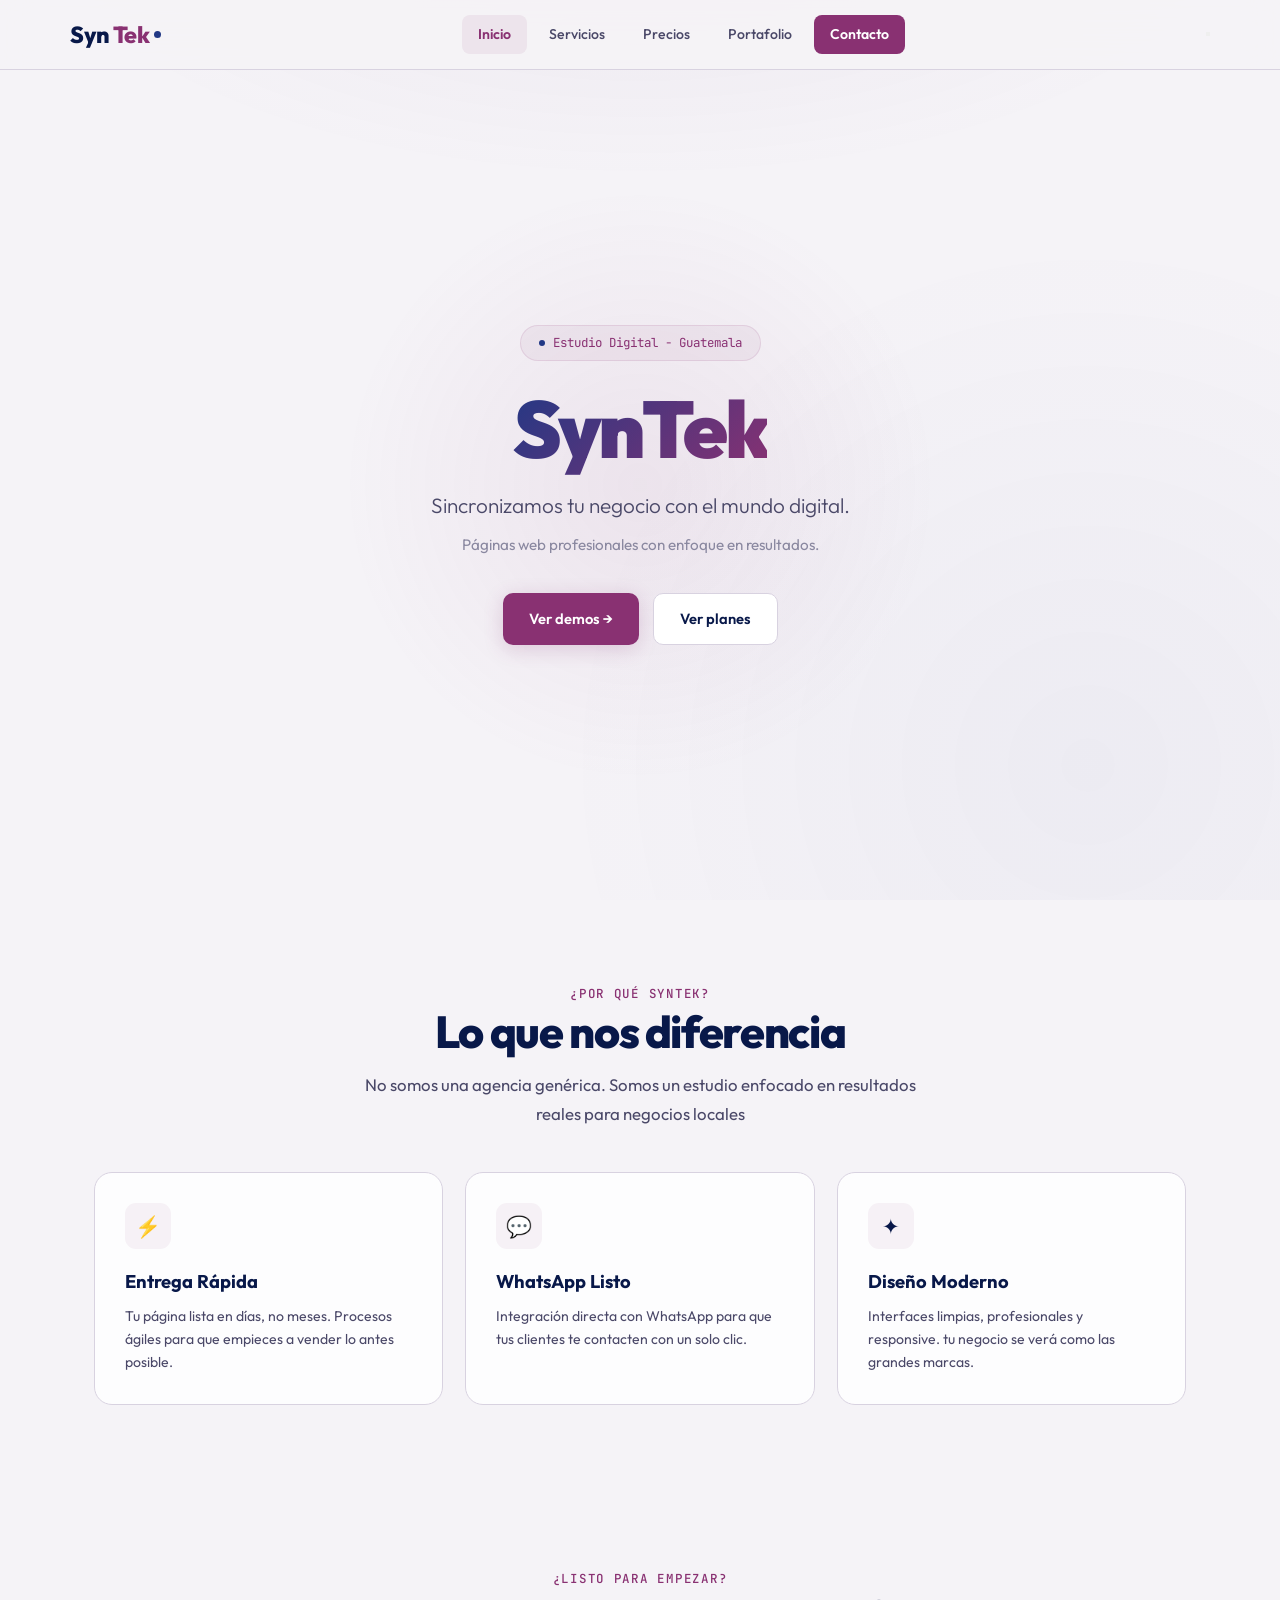
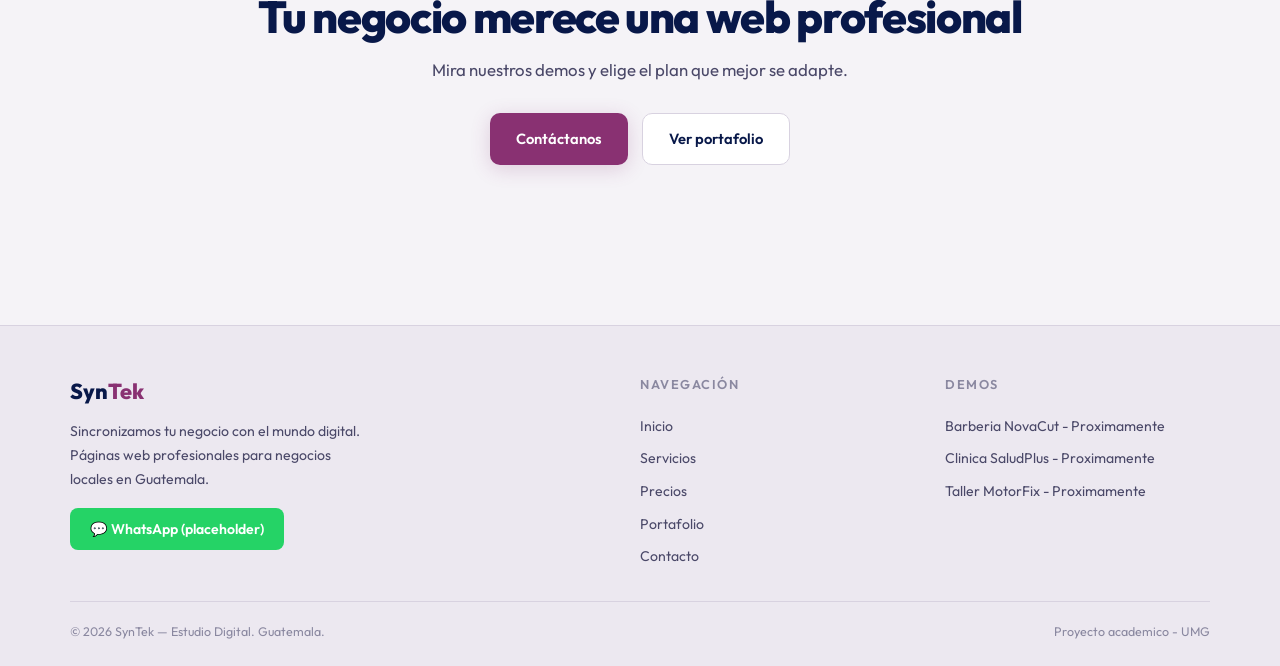
==== public/index.html @ def48b6c "Se crea carpeta public y se trasladan los archivos necesarios" ====
<!DOCTYPE html>
<html lang="es">
<head>
  <meta charset="UTF-8">
  <meta name="viewport" content="width=device-width, initial-scale=1.0">
  <title>SynTek - Estudio Digital</title>
  <link rel="stylesheet" href="css/stylesheet.css">
</head>
<body>
  <!-- Navbar -->
  <nav class="navbar">
    <div class="navbar-inner">
      <a href="index.html" class="navbar-logo">Syn<span class="logo-accent">Tek</span><span class="logo-dot"></span></a>
      <div class="navbar-links">
        <a href="index.html" class="active">Inicio</a>
        <a href="servicios.html">Servicios</a>
        <a href="precios.html">Precios</a>
        <a href="portafolio.html">Portafolio</a>
        <a href="contacto.html" class="navbar-cta">Contacto</a>
      </div>

      <button class="hamgurger" id="hamburger" aria-label="Menú"><span></span><span></span><span></span></button>
    </div>

    <!-- Mobile Menu -->
    <div class="mobile-menu" id="mobileMenu">
      <a href="index.html" class="active">Inicio</a>
      <a href="servicios.html">Servicios</a>
      <a href="precios.html">Precios</a>
      <a href="portafolio.html">Portafolio</a>
      <a href="contacto.html">Contacto</a>
    </div>
  </nav>

  <div class="page-wrapper">
    <section class="hero">
      <div class="hero-content">
        <div class="hero-badge">Estudio Digital - Guatemala</div>
        <h1><span>SynTek</span></h1>
        <p class="hero-tagline">Sincronizamos tu negocio con el mundo digital.</p>
        <p class="hero-sub">Páginas web profesionales con enfoque en resultados.</p>
        <div class="hero-buttons">
          <a href="portafolio.html" class="btn btn-primary">Ver demos →</a>
          <a href="precios.html" class="btn btn-secondary">Ver planes</a>
        </div>
      </div>
    </section>

    <section class="section">
      <div class="text-center">
        <span class="section-label">¿Por qué SynTek?</span>
        <h2 class="section-title">Lo que nos diferencia</h2>
        <p class="section-sub mx-auto">No somos una agencia genérica. Somos un estudio enfocado en resultados reales para negocios locales</p>
      </div>

      <div class="cards-grid">
        <div class="card">
          <div class="card-icon">⚡</div>
          <h3>Entrega Rápida</h3>
          <p>Tu página lista en días, no meses. Procesos ágiles para que empieces a vender lo antes posible.</p>
        </div>

        <div class="card">
          <div class="card-icon">💬</div>
          <h3>WhatsApp Listo</h3>
          <p>Integración directa con WhatsApp para que tus clientes te contacten con un solo clic.</p>
        </div>

        <div class="card">
          <div class="card-icon">✦</div>
          <h3>Diseño Moderno</h3>
          <p>Interfaces limpias, profesionales y responsive. tu negocio se verá como las grandes marcas.</p>
        </div>
      </div>
    </section>

    <section class="section text-center">
      <span class="section-label">¿Listo para empezar?</span>
      <h2 class="section-title"> Tu negocio merece una web profesional</h2>
      <p class="section-sub mx-auto" style="margin-bottom: 28px;">Mira nuestros demos y elige el plan que mejor se adapte.</p>
      <div class="flex-center">
        <a href="contacto.html" class="btn btn-primary">Contáctanos</a>
        <a href="portafolio.html" class="btn btn-secondary">Ver portafolio</a>
      </div>
    </section>

    <footer class="footer" id="whatsapp">
      <div class="footer-inner">
        <div class="footer-brand">
          <h3>Syn<span>Tek</span></h3>
          <p>Sincronizamos tu negocio con el mundo digital. Páginas web profesionales para negocios locales en Guatemala.</p>
          <a href="#whatsapp" class="footer-wa">💬 WhatsApp (placeholder)</a>
        </div>

        <div class="footer-col">
          <h4>Navegación</h4>
          <a href="index.html">Inicio</a><a href="servicios.html">Servicios</a><a href="precios.html">Precios</a><a href="portafolio.html">Portafolio</a><a href="contacto.html">Contacto</a>
        </div>

        <div class="footer-col">
          <h4>Demos</h4>
          <a href="#">Barberia NovaCut - Proximamente</a><a href="#">Clinica SaludPlus - Proximamente</a><a href="#">Taller MotorFix - Proximamente</a>
        </div>
      </div>

      <div class="footer-bottom">
        <span>© 2026 SynTek — Estudio Digital. Guatemala.</span>
        <span>Proyecto academico - UMG</span>
      </div>
    </footer>
  </div>

  <script src="js/script.js"></script>
</body>
</html>
---- public/css/stylesheet.css ----
/* =============================================
   SYNTEK — Paleta: Lapis Velvet Evening (Tema Intermedio)
   Elegante, vivo, profesional
   ============================================= */

@import url('https://fonts.googleapis.com/css2?family=Outfit:wght@300;400;500;600;700;800;900&family=JetBrains+Mono:wght@400;500&display=swap');

:root {
  --bg-primary: #f5f3f7;
  --bg-secondary: #ece8f0;
  --bg-card: rgba(255, 255, 255, 0.8);
  --bg-card-solid: #ffffff;
  --text-primary: #081849;
  --text-secondary: #4a4868;
  --text-muted: #8a88a0;
  --accent: #213885;
  --accent-bright: #4a6abf;
  --accent-glow: rgba(33, 56, 133, 0.07);
  --accent-glow-strong: rgba(33, 56, 133, 0.14);
  --accent-secondary: #893172;
  --accent-purple: #5F3475;
  --border: #d8d2e0;
  --border-hover: #b8a8cc;
  --success: #213885;
  --warning: #893172;
  --radius: 12px;
  --radius-lg: 18px;
  --font-main: 'Outfit', sans-serif;
  --font-mono: 'JetBrains Mono', monospace;
  --max-width: 1140px;
  --transition: 0.3s cubic-bezier(0.4, 0, 0.2, 1);
}

*, *::before, *::after { margin: 0; padding: 0; box-sizing: border-box; }
html { scroll-behavior: smooth; -webkit-font-smoothing: antialiased; }

body {
  font-family: var(--font-main);
  background: var(--bg-primary);
  color: var(--text-primary);
  line-height: 1.6;
  min-height: 100vh;
  overflow-x: hidden;
}

body::before {
  content: '';
  position: fixed;
  inset: 0;
  background: radial-gradient(ellipse 80% 50% at 50% -10%, rgba(95, 52, 117, 0.06) 0%, transparent 60%), radial-gradient(circle at 85% 85%, rgba(33, 56, 133, 0.04) 0%, transparent 40%);
  pointer-events: none;
  z-index: 0;
}

a { color: inherit; text-decoration: none; }
ul { list-style: none; }
img { max-width: 100%; display: block; }

/* NAVBAR */
.navbar {
  position: fixed; top: 0; left: 0; right: 0; z-index: 1000;
  height: 70px; display: flex; align-items: center; justify-content: center; padding: 0 24px;
  background: rgba(245, 243, 247, 0.9); backdrop-filter: blur(16px); border-bottom: 1px solid var(--border);
}
.navbar-inner { max-width: var(--max-width); width: 100%; display: flex; align-items: center; justify-content: space-between; }
.navbar-logo { font-size: 1.45rem; font-weight: 800; letter-spacing: -0.02em; display: flex; align-items: center; gap: 3px; }
.logo-accent { color: var(--accent-secondary); }
.logo-dot { width: 7px; height: 7px; border-radius: 50%; background: var(--accent); margin-left: 2px; animation: pulse 2s ease-in-out infinite; }
@keyframes pulse { 0%, 100% { opacity: 1; transform: scale(1); } 50% { opacity: 0.4; transform: scale(0.75); } }
.navbar-links { display: flex; gap: 6px; align-items: center; }
.navbar-links a { padding: 8px 16px; border-radius: 8px; font-size: 0.88rem; font-weight: 500; color: var(--text-secondary); transition: var(--transition); }
.navbar-links a:hover { color: var(--text-primary); background: rgba(137, 49, 114, 0.06); }
.navbar-links a.active { color: var(--accent-secondary); background: rgba(137, 49, 114, 0.08); font-weight: 600; }
.navbar-cta { background: var(--accent-secondary) !important; color: white !important; font-weight: 600 !important; }
.navbar-cta:hover { background: #a33d88 !important; transform: translateY(-1px); }

.hamburger { display: none; flex-direction: column; gap: 5px; cursor: pointer; padding: 8px; background: none; border: none; z-index: 1001; }
.hamburger span { width: 22px; height: 2px; background: var(--text-primary); border-radius: 2px; transition: var(--transition); }
.hamburger.open span:nth-child(1) { transform: rotate(45deg) translate(5px, 5px); }
.hamburger.open span:nth-child(2) { opacity: 0; }
.hamburger.open span:nth-child(3) { transform: rotate(-45deg) translate(5px, -5px); }

.mobile-menu { display: none; position: fixed; top: 70px; left: 0; right: 0; bottom: 0; background: rgba(245, 243, 247, 0.98); backdrop-filter: blur(16px); flex-direction: column; padding: 24px; gap: 8px; z-index: 999; }
.mobile-menu.open { display: flex; }
.mobile-menu a { padding: 16px; border-radius: var(--radius); font-size: 1.05rem; font-weight: 500; color: var(--text-secondary); transition: var(--transition); }
.mobile-menu a:hover, .mobile-menu a.active { color: var(--accent-secondary); background: rgba(137, 49, 114, 0.08); }
@media (max-width: 768px) { .navbar-links { display: none; } .hamburger { display: flex; } }

/* FOOTER */
.footer { background: var(--bg-secondary); border-top: 1px solid var(--border); padding: 48px 24px 24px; margin-top: 80px; }
.footer-inner { max-width: var(--max-width); margin: 0 auto; display: grid; grid-template-columns: 2fr 1fr 1fr; gap: 40px; }
.footer-brand h3 { font-size: 1.35rem; font-weight: 800; margin-bottom: 12px; }
.footer-brand h3 span { color: var(--accent-secondary); }
.footer-brand p { color: var(--text-secondary); font-size: 0.88rem; max-width: 300px; line-height: 1.7; }
.footer-wa { display: inline-flex; align-items: center; gap: 8px; margin-top: 16px; padding: 10px 20px; background: #25D366; color: white; border-radius: 8px; font-weight: 600; font-size: 0.88rem; transition: var(--transition); }
.footer-wa:hover { background: #1ebe5d; transform: translateY(-2px); }
.footer-col h4 { font-size: 0.8rem; font-weight: 600; text-transform: uppercase; letter-spacing: 0.12em; color: var(--text-muted); margin-bottom: 16px; }
.footer-col a { display: block; color: var(--text-secondary); font-size: 0.88rem; padding: 5px 0; transition: var(--transition); }
.footer-col a:hover { color: var(--accent-secondary); transform: translateX(3px); }
.footer-bottom { max-width: var(--max-width); margin: 28px auto 0; padding-top: 20px; border-top: 1px solid var(--border); display: flex; justify-content: space-between; font-size: 0.78rem; color: var(--text-muted); }
@media (max-width: 768px) { .footer-inner { grid-template-columns: 1fr; gap: 28px; } .footer-bottom { flex-direction: column; gap: 6px; text-align: center; } }

/* SECTIONS */
.page-wrapper { padding-top: 70px; min-height: 100vh; position: relative; z-index: 1; }
.section { max-width: var(--max-width); margin: 0 auto; padding: 80px 24px; }
.section-label { font-family: var(--font-mono); font-size: 0.78rem; font-weight: 500; color: var(--accent-secondary); letter-spacing: 0.14em; text-transform: uppercase; margin-bottom: 10px; }
.section-title { font-size: clamp(1.9rem, 4.5vw, 2.8rem); font-weight: 800; letter-spacing: -0.03em; line-height: 1.15; margin-bottom: 14px; color: var(--text-primary); }
.section-sub { font-size: 1.05rem; color: var(--text-secondary); max-width: 580px; line-height: 1.7; }
.text-center { text-align: center; }
.mx-auto { margin-left: auto; margin-right: auto; }

/* HERO */
.hero { min-height: calc(100vh - 70px); display: flex; align-items: center; justify-content: center; text-align: center; padding: 80px 24px; position: relative; }
.hero::before { content: ''; position: absolute; top: 50%; left: 50%; transform: translate(-50%, -50%); width: 600px; height: 600px; background: radial-gradient(circle, rgba(137, 49, 114, 0.08) 0%, transparent 70%); border-radius: 50%; pointer-events: none; }
.hero-content { position: relative; z-index: 1; max-width: 760px; }
.hero-badge { display: inline-flex; align-items: center; gap: 8px; padding: 7px 18px; background: rgba(137, 49, 114, 0.06); border: 1px solid rgba(137, 49, 114, 0.12); border-radius: 100px; font-family: var(--font-mono); font-size: 0.78rem; color: var(--accent-secondary); margin-bottom: 28px; animation: fadeDown 0.7s ease-out; }
.hero-badge::before { content: ''; width: 6px; height: 6px; background: var(--accent); border-radius: 50%; animation: pulse 2s ease-in-out infinite; }
.hero h1 { font-size: clamp(2.8rem, 7.5vw, 5rem); font-weight: 900; letter-spacing: -0.04em; line-height: 1; margin-bottom: 20px; animation: fadeUp 0.7s ease-out; }
.hero h1 span { background: linear-gradient(135deg, var(--accent), var(--accent-secondary)); -webkit-background-clip: text; -webkit-text-fill-color: transparent; background-clip: text; }
.hero-tagline { font-size: clamp(1.05rem, 2.2vw, 1.3rem); color: var(--text-secondary); margin-bottom: 10px; font-weight: 300; animation: fadeUp 0.7s ease-out 0.1s both; }
.hero-sub { font-size: 0.95rem; color: var(--text-muted); margin-bottom: 36px; animation: fadeUp 0.7s ease-out 0.2s both; }
.hero-buttons { display: flex; gap: 14px; justify-content: center; flex-wrap: wrap; animation: fadeUp 0.7s ease-out 0.3s both; }
@keyframes fadeUp { from { opacity: 0; transform: translateY(18px); } to { opacity: 1; transform: translateY(0); } }
@keyframes fadeDown { from { opacity: 0; transform: translateY(-10px); } to { opacity: 1; transform: translateY(0); } }

/* BUTTONS */
.btn { display: inline-flex; align-items: center; gap: 8px; padding: 13px 26px; border-radius: 10px; font-family: var(--font-main); font-size: 0.92rem; font-weight: 600; cursor: pointer; transition: var(--transition); border: none; }
.btn-primary { background: var(--accent-secondary); color: white; box-shadow: 0 4px 20px rgba(137, 49, 114, 0.2); }
.btn-primary:hover { background: #a33d88; transform: translateY(-2px); box-shadow: 0 8px 30px rgba(137, 49, 114, 0.3); }
.btn-secondary { background: white; color: var(--text-primary); border: 1px solid var(--border); }
.btn-secondary:hover { border-color: var(--accent-secondary); background: rgba(137, 49, 114, 0.04); transform: translateY(-2px); }
.btn-outline { background: transparent; color: var(--accent-secondary); border: 1px solid var(--accent-secondary); }
.btn-outline:hover { background: rgba(137, 49, 114, 0.06); transform: translateY(-2px); }
.btn-wa { background: #25D366; color: white; box-shadow: 0 4px 18px rgba(37, 211, 102, 0.2); }
.btn-wa:hover { background: #1ebe5d; transform: translateY(-2px); }
.btn-full { width: 100%; justify-content: center; }

/* CARDS */
.cards-grid { display: grid; grid-template-columns: repeat(auto-fit, minmax(270px, 1fr)); gap: 22px; margin-top: 44px; }
.card { background: var(--bg-card); border: 1px solid var(--border); border-radius: var(--radius-lg); padding: 30px; transition: var(--transition); backdrop-filter: blur(8px); position: relative; overflow: hidden; }
.card::after { content: ''; position: absolute; top: 0; left: 0; right: 0; height: 2px; background: linear-gradient(90deg, var(--accent), var(--accent-secondary)); opacity: 0; transition: var(--transition); }
.card:hover { border-color: var(--border-hover); transform: translateY(-4px); box-shadow: 0 12px 36px rgba(95, 52, 117, 0.08); }
.card:hover::after { opacity: 1; }
.card-icon { width: 46px; height: 46px; border-radius: 11px; background: rgba(137, 49, 114, 0.06); display: flex; align-items: center; justify-content: center; font-size: 1.3rem; margin-bottom: 18px; }
.card h3 { font-size: 1.15rem; font-weight: 700; margin-bottom: 8px; color: var(--text-primary); }
.card p { color: var(--text-secondary); font-size: 0.88rem; line-height: 1.65; }
.tag { display: inline-block; padding: 3px 10px; background: rgba(33, 56, 133, 0.06); color: var(--accent); border-radius: 5px; font-size: 0.72rem; font-weight: 600; font-family: var(--font-mono); margin-right: 6px; margin-top: 8px; }

/* PRICING */
.pricing-grid { display: grid; grid-template-columns: repeat(auto-fit, minmax(290px, 1fr)); gap: 22px; margin-top: 44px; align-items: start; }
.price-card { background: var(--bg-card); border: 1px solid var(--border); border-radius: var(--radius-lg); padding: 36px 28px; backdrop-filter: blur(8px); transition: var(--transition); position: relative; }
.price-card:hover { transform: translateY(-4px); border-color: var(--border-hover); box-shadow: 0 8px 30px rgba(95, 52, 117, 0.08); }
.price-card.featured { border-color: var(--accent-secondary); background: linear-gradient(160deg, rgba(137, 49, 114, 0.03), rgba(33, 56, 133, 0.02)); box-shadow: 0 0 40px rgba(137, 49, 114, 0.05); }
.price-popular { position: absolute; top: -1px; left: 50%; transform: translateX(-50%); background: var(--accent-secondary); color: white; font-size: 0.72rem; font-weight: 700; padding: 5px 18px; border-radius: 0 0 8px 8px; letter-spacing: 0.06em; text-transform: uppercase; }
.price-name { font-size: 0.95rem; font-weight: 600; color: var(--text-secondary); margin-bottom: 6px; }
.price-amount { font-size: 2.8rem; font-weight: 900; letter-spacing: -0.04em; line-height: 1; margin-bottom: 4px; color: var(--text-primary); }
.price-amount .q { font-size: 1.1rem; font-weight: 600; color: var(--accent-secondary); vertical-align: top; margin-right: 3px; }
.price-note { font-size: 0.82rem; color: var(--text-muted); margin-bottom: 24px; }
.price-features { display: flex; flex-direction: column; gap: 12px; margin-bottom: 28px; }
.price-feat { display: flex; align-items: center; gap: 10px; font-size: 0.88rem; color: var(--text-secondary); }
.price-check { width: 18px; height: 18px; border-radius: 50%; background: rgba(33, 56, 133, 0.08); color: var(--accent); display: flex; align-items: center; justify-content: center; font-size: 0.65rem; flex-shrink: 0; }

/* PORTFOLIO */
.portfolio-card { background: var(--bg-card); border: 1px solid var(--border); border-radius: var(--radius-lg); overflow: hidden; transition: var(--transition); display: block; }
.portfolio-card:hover { transform: translateY(-5px); border-color: var(--border-hover); box-shadow: 0 16px 44px rgba(95, 52, 117, 0.1); }
.portfolio-preview { height: 190px; display: flex; align-items: center; justify-content: center; font-size: 2.8rem; }
.portfolio-preview.barberia { background: linear-gradient(135deg, #ede0f0, #ddd0e8); }
.portfolio-preview.clinica { background: linear-gradient(135deg, #dde0f4, #ccd0ee); }
.portfolio-preview.taller { background: linear-gradient(135deg, #f0dce6, #e8c8d8); }
.portfolio-body { padding: 24px; }
.portfolio-body h3 { font-size: 1.15rem; font-weight: 700; margin-bottom: 8px; color: var(--text-primary); }
.portfolio-body p { color: var(--text-secondary); font-size: 0.88rem; line-height: 1.6; margin-bottom: 16px; }
.badge-soon { display: inline-flex; align-items: center; gap: 6px; padding: 5px 14px; background: rgba(137, 49, 114, 0.08); color: var(--accent-secondary); border-radius: 100px; font-family: var(--font-mono); font-size: 0.72rem; font-weight: 600; letter-spacing: 0.04em; }

/* CONTACT */
.contact-grid { display: grid; grid-template-columns: 1fr 1fr; gap: 40px; margin-top: 44px; align-items: start; }
.form-group { margin-bottom: 18px; }
.form-label { display: block; font-size: 0.82rem; font-weight: 600; color: var(--text-secondary); margin-bottom: 7px; }
.form-input, .form-textarea { width: 100%; padding: 13px 16px; background: white; border: 1px solid var(--border); border-radius: 10px; color: var(--text-primary); font-family: var(--font-main); font-size: 0.92rem; transition: var(--transition); outline: none; }
.form-input:focus, .form-textarea:focus { border-color: var(--accent-secondary); box-shadow: 0 0 0 3px rgba(137, 49, 114, 0.08); }
.form-textarea { min-height: 130px; resize: vertical; }
.form-input::placeholder, .form-textarea::placeholder { color: var(--text-muted); }
.info-card { background: var(--bg-card); border: 1px solid var(--border); border-radius: var(--radius-lg); padding: 28px; backdrop-filter: blur(8px); }
.info-card h3 { font-size: 1.1rem; font-weight: 700; margin-bottom: 18px; color: var(--text-primary); }
.info-item { display: flex; align-items: center; gap: 12px; padding: 12px 0; border-bottom: 1px solid var(--border); color: var(--text-secondary); font-size: 0.88rem; }
.info-item:last-child { border-bottom: none; }
.info-icon { width: 38px; height: 38px; border-radius: 9px; background: rgba(33, 56, 133, 0.06); display: flex; align-items: center; justify-content: center; font-size: 0.95rem; flex-shrink: 0; }
.info-item strong { display: block; color: var(--text-primary); font-size: 0.88rem; }
@media (max-width: 768px) { .contact-grid { grid-template-columns: 1fr; } }

/* UTILITIES */
.mt-12 { margin-top: 12px; } .mt-16 { margin-top: 16px; } .mt-24 { margin-top: 24px; } .mt-32 { margin-top: 32px; } .mt-44 { margin-top: 44px; } .mb-24 { margin-bottom: 24px; }
.flex-center { display: flex; justify-content: center; gap: 14px; flex-wrap: wrap; }
::-webkit-scrollbar { width: 7px; } ::-webkit-scrollbar-track { background: var(--bg-primary); } ::-webkit-scrollbar-thumb { background: var(--border); border-radius: 4px; } ::-webkit-scrollbar-thumb:hover { background: var(--text-muted); }
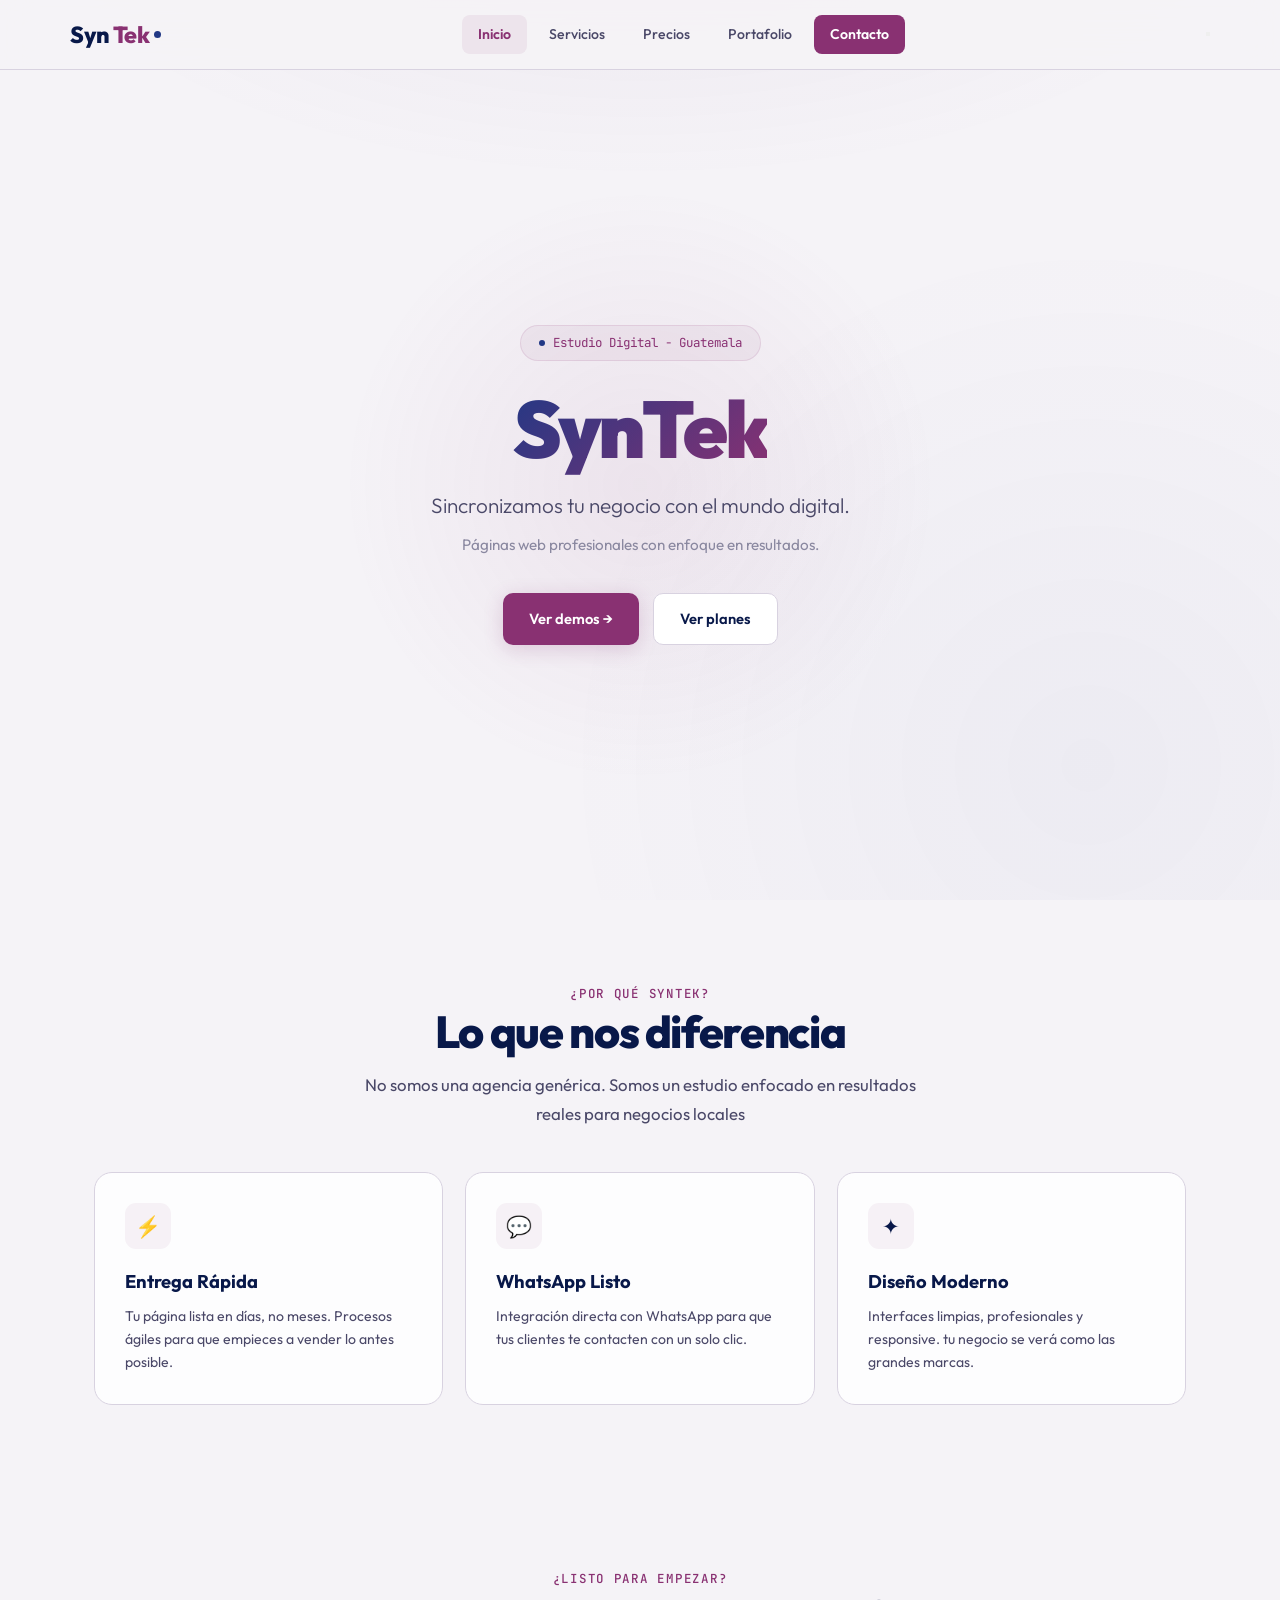
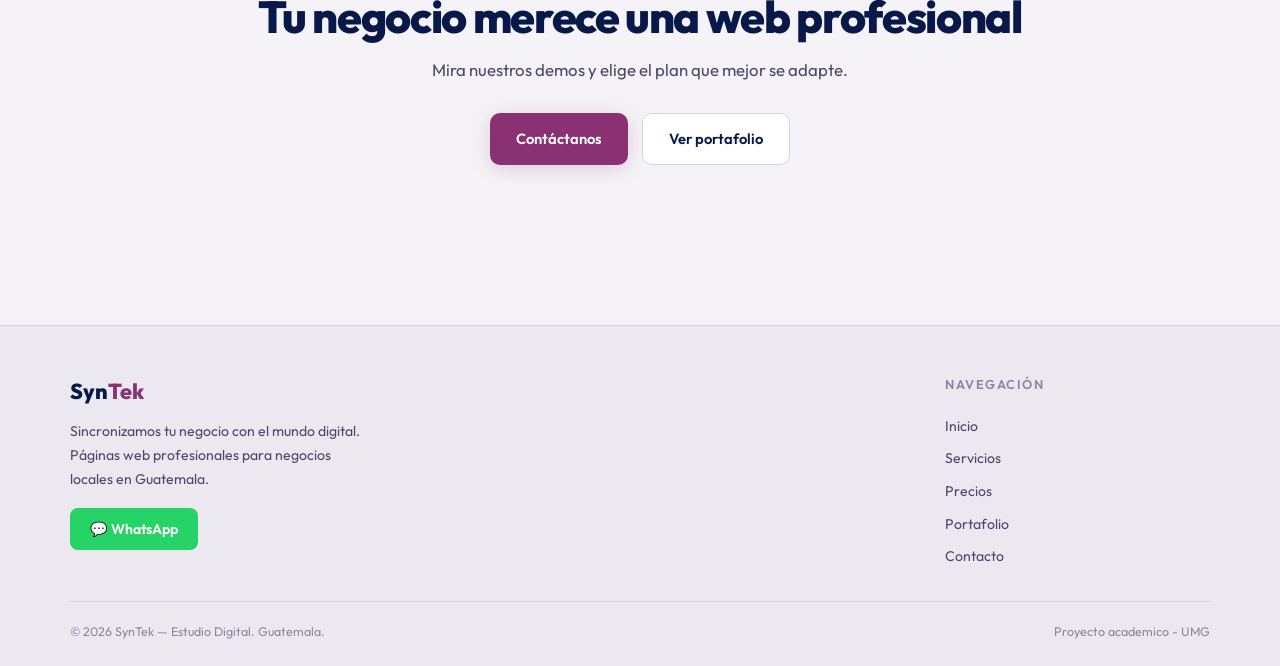
==== commit 36d70ca5: "se modifica footer" ====
--- a/public/index.html
+++ b/public/index.html
@@ -89,17 +89,14 @@
         <div class="footer-brand">
           <h3>Syn<span>Tek</span></h3>
           <p>Sincronizamos tu negocio con el mundo digital. Páginas web profesionales para negocios locales en Guatemala.</p>
-          <a href="#whatsapp" class="footer-wa">💬 WhatsApp (placeholder)</a>
+          <a href="#whatsapp" class="footer-wa">💬 WhatsApp</a>
         </div>
+
+        <div></div>
 
         <div class="footer-col">
           <h4>Navegación</h4>
           <a href="index.html">Inicio</a><a href="servicios.html">Servicios</a><a href="precios.html">Precios</a><a href="portafolio.html">Portafolio</a><a href="contacto.html">Contacto</a>
-        </div>
-
-        <div class="footer-col">
-          <h4>Demos</h4>
-          <a href="#">Barberia NovaCut - Proximamente</a><a href="#">Clinica SaludPlus - Proximamente</a><a href="#">Taller MotorFix - Proximamente</a>
         </div>
       </div>
 
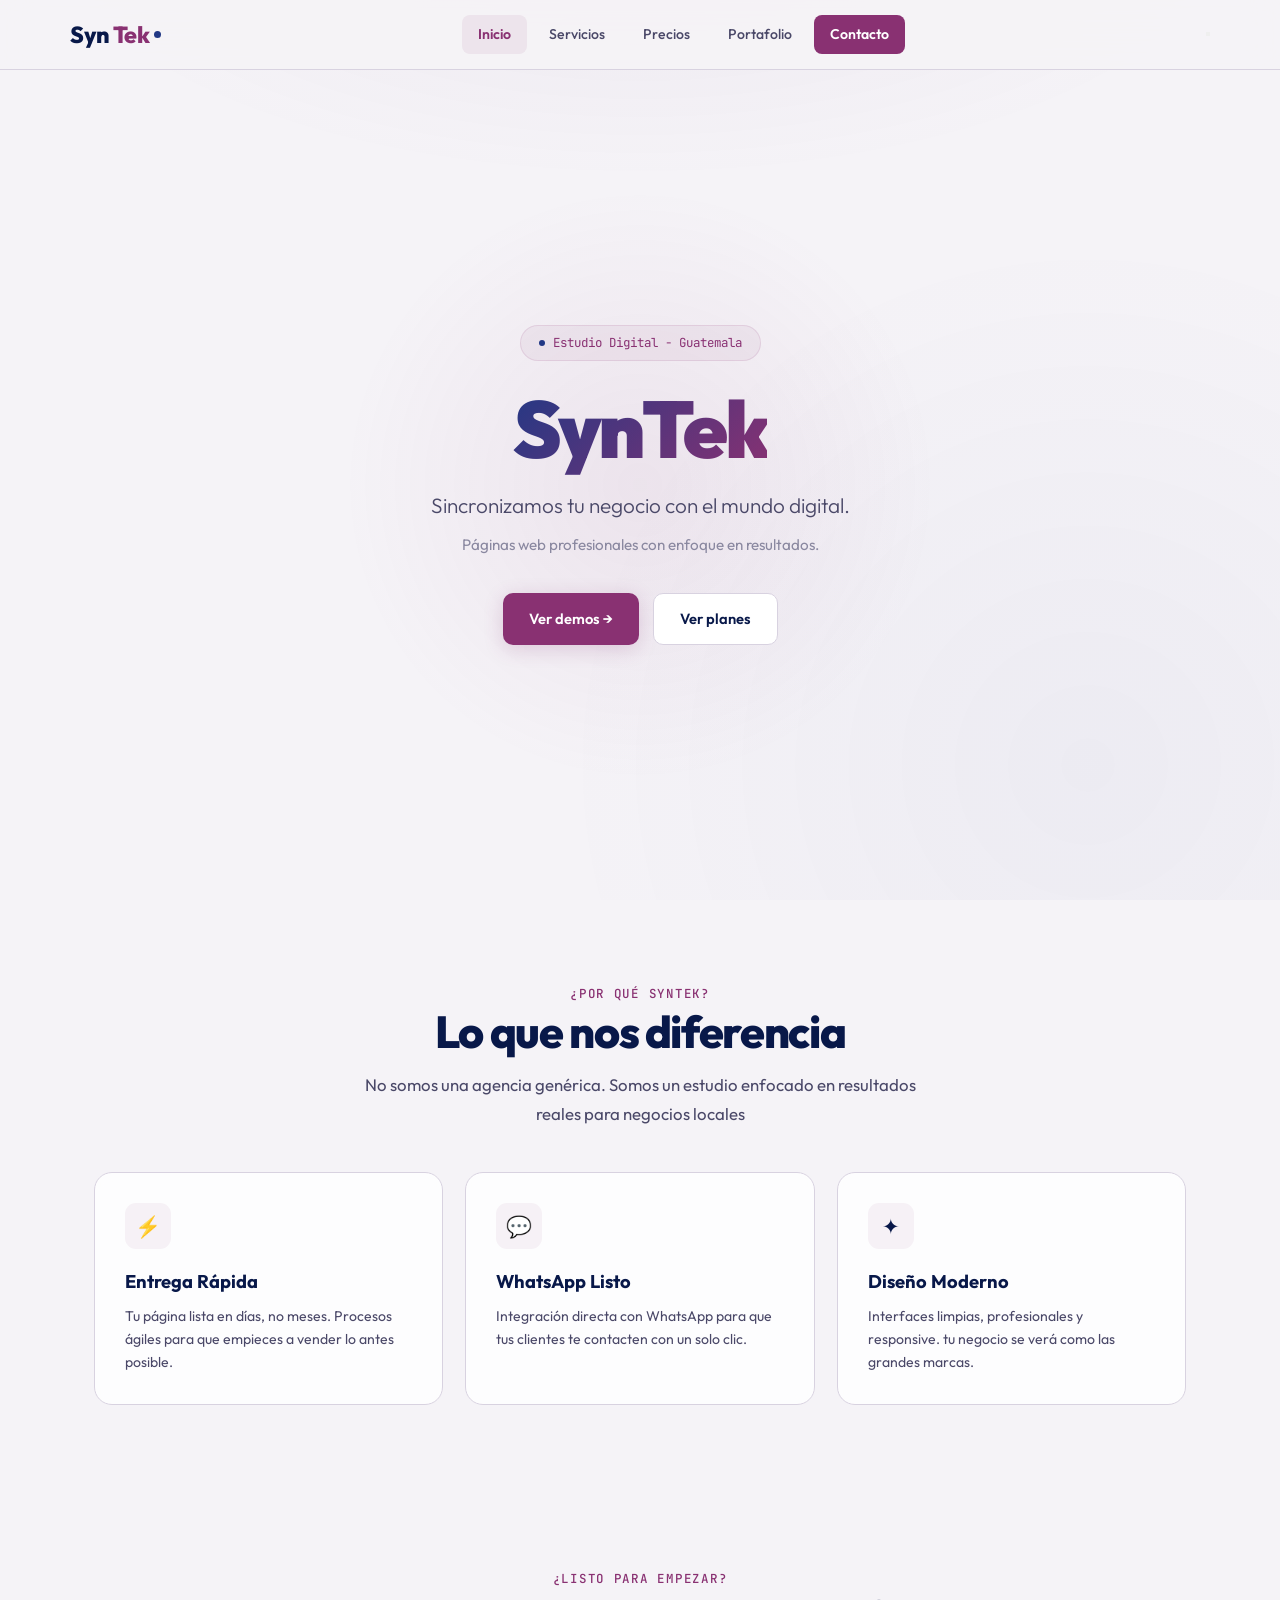
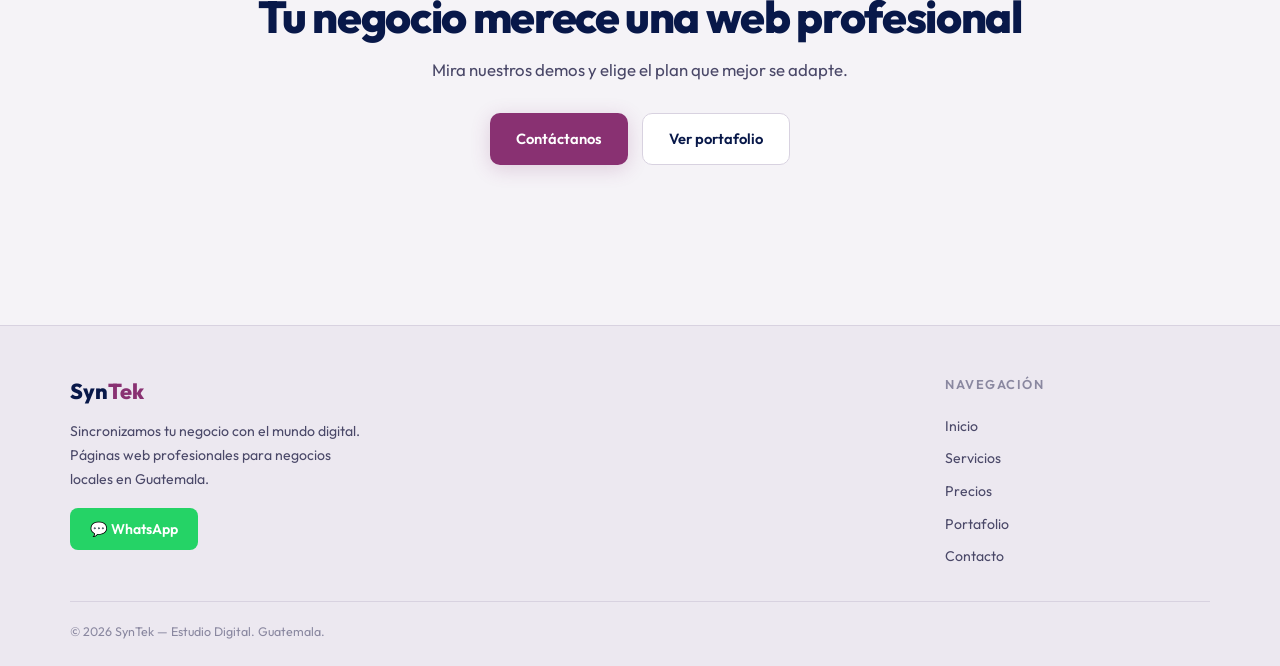
==== commit d05f1e76: "se modifica footer en todas las paginas" ====
--- a/public/index.html
+++ b/public/index.html
@@ -102,7 +102,6 @@
 
       <div class="footer-bottom">
         <span>© 2026 SynTek — Estudio Digital. Guatemala.</span>
-        <span>Proyecto academico - UMG</span>
       </div>
     </footer>
   </div>
--- a/public/css/stylesheet.css
+++ b/public/css/stylesheet.css
@@ -164,9 +164,30 @@
 .portfolio-card { background: var(--bg-card); border: 1px solid var(--border); border-radius: var(--radius-lg); overflow: hidden; transition: var(--transition); display: block; }
 .portfolio-card:hover { transform: translateY(-5px); border-color: var(--border-hover); box-shadow: 0 16px 44px rgba(95, 52, 117, 0.1); }
 .portfolio-preview { height: 190px; display: flex; align-items: center; justify-content: center; font-size: 2.8rem; }
-.portfolio-preview.barberia { background: linear-gradient(135deg, #ede0f0, #ddd0e8); }
-.portfolio-preview.clinica { background: linear-gradient(135deg, #dde0f4, #ccd0ee); }
-.portfolio-preview.taller { background: linear-gradient(135deg, #f0dce6, #e8c8d8); }
+.portfolio-preview.panaderia { 
+  background: linear-gradient(135deg, #f5e6d3, #e8cfa8); 
+  display: flex; 
+  align-items: center; 
+  justify-content: center; 
+}
+.portfolio-preview.restaurante { 
+  background: linear-gradient(135deg, #0a2e2a, #05AD98); 
+  display: flex; 
+  align-items: center; 
+  justify-content: center; 
+}
+.portfolio-preview.panaderia { 
+  background: linear-gradient(135deg, #f5e6d3, #e8cfa8); 
+  display: flex; 
+  align-items: center; 
+  justify-content: center; 
+}
+.portfolio-preview.panaderia { 
+  background: linear-gradient(135deg, #f5e6d3, #e8cfa8); 
+  display: flex; 
+  align-items: center; 
+  justify-content: center; 
+}
 .portfolio-body { padding: 24px; }
 .portfolio-body h3 { font-size: 1.15rem; font-weight: 700; margin-bottom: 8px; color: var(--text-primary); }
 .portfolio-body p { color: var(--text-secondary); font-size: 0.88rem; line-height: 1.6; margin-bottom: 16px; }
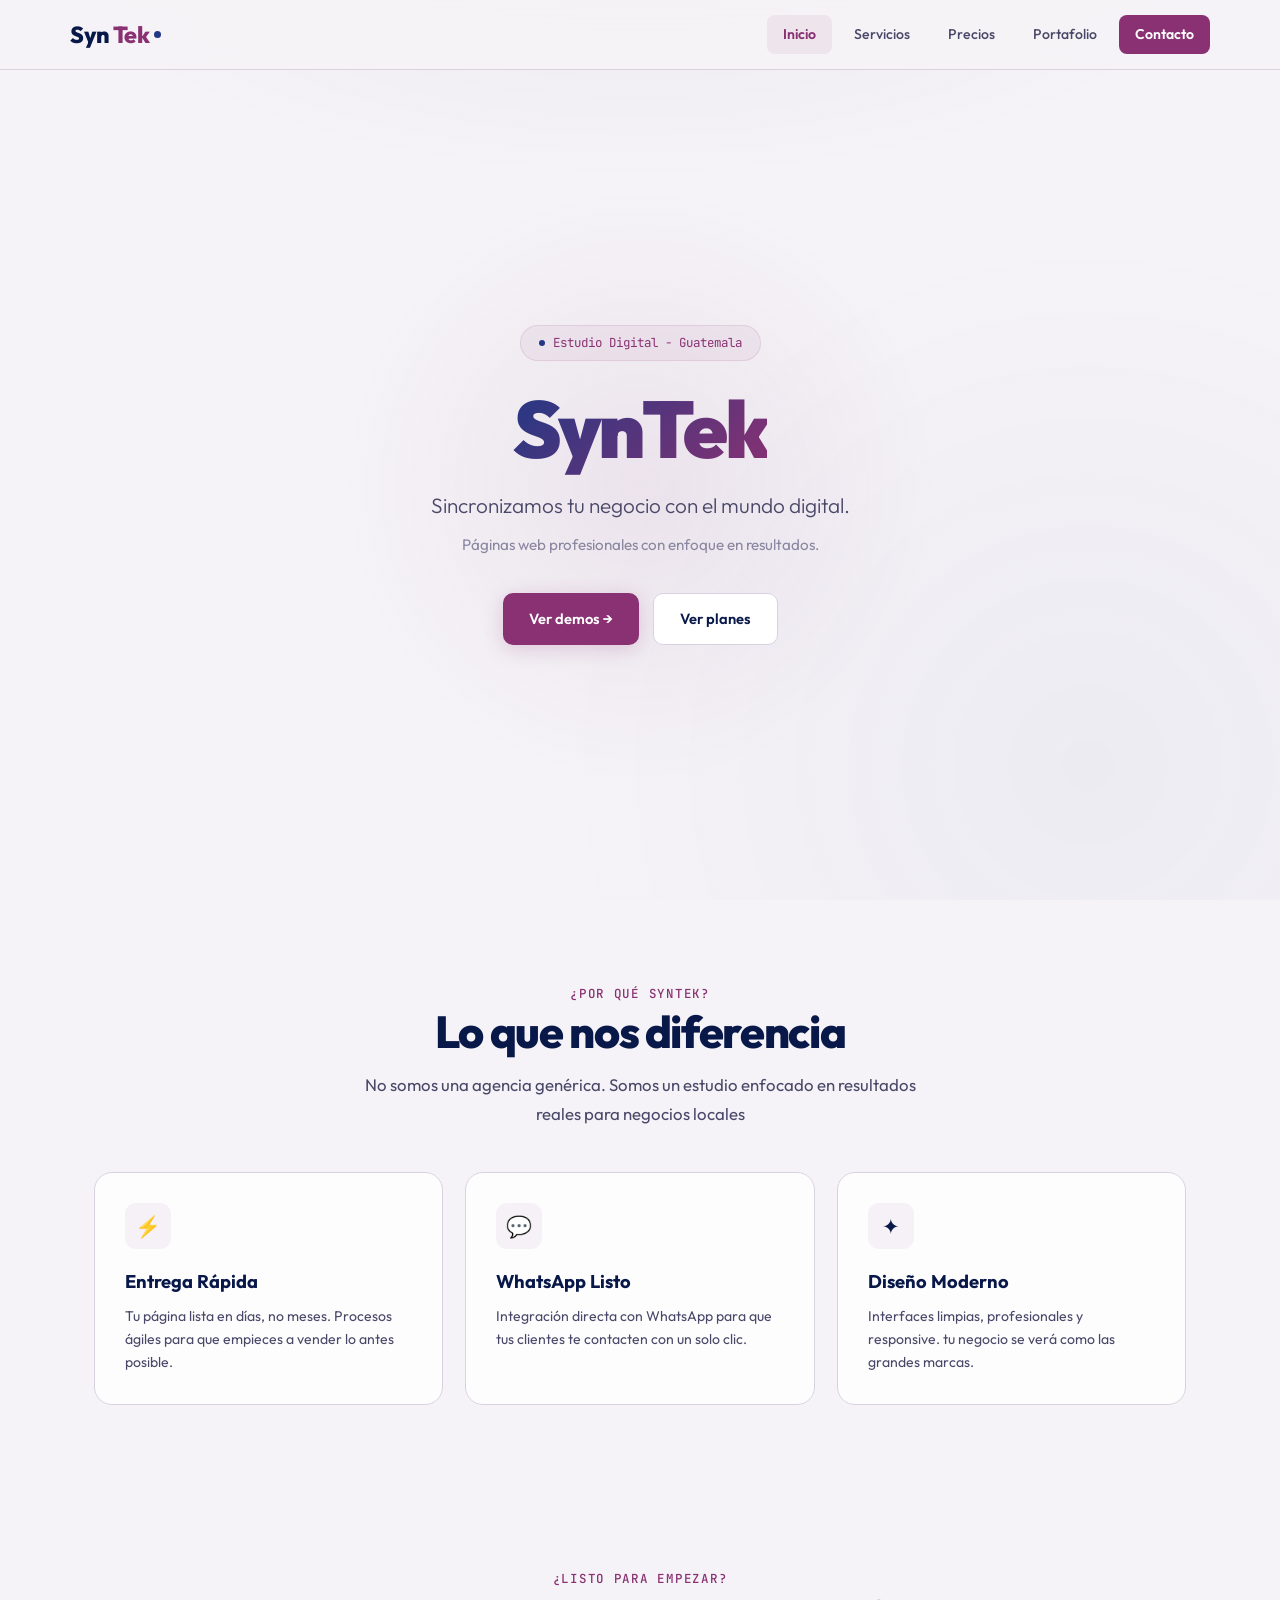
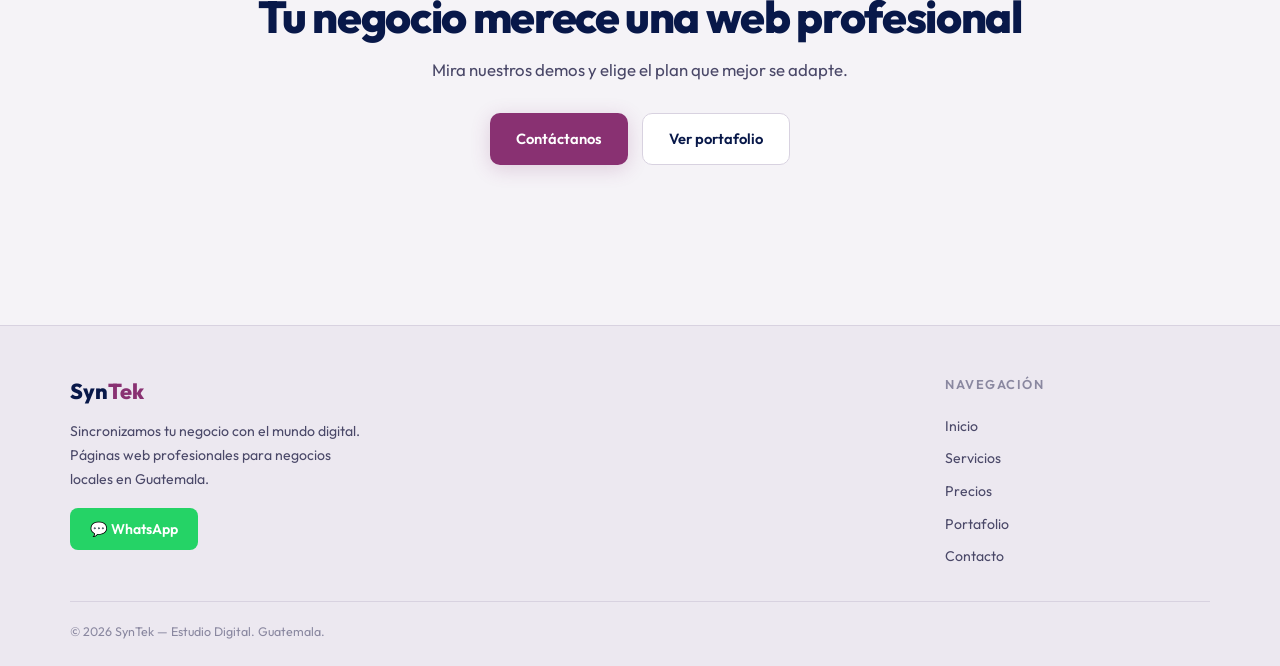
==== commit 14ac195f: "se realizan cambios en navbar en vista de celucar" ====
--- a/public/index.html
+++ b/public/index.html
@@ -19,7 +19,7 @@
         <a href="contacto.html" class="navbar-cta">Contacto</a>
       </div>
 
-      <button class="hamgurger" id="hamburger" aria-label="Menú"><span></span><span></span><span></span></button>
+      <button class="hamburger" id="hamburger" aria-label="Menú"><span></span><span></span><span></span></button>
     </div>
 
     <!-- Mobile Menu -->
--- a/public/css/stylesheet.css
+++ b/public/css/stylesheet.css
@@ -61,6 +61,7 @@
   position: fixed; top: 0; left: 0; right: 0; z-index: 1000;
   height: 70px; display: flex; align-items: center; justify-content: center; padding: 0 24px;
   background: rgba(245, 243, 247, 0.9); backdrop-filter: blur(16px); border-bottom: 1px solid var(--border);
+  isolation: isolate;
 }
 .navbar-inner { max-width: var(--max-width); width: 100%; display: flex; align-items: center; justify-content: space-between; }
 .navbar-logo { font-size: 1.45rem; font-weight: 800; letter-spacing: -0.02em; display: flex; align-items: center; gap: 3px; }
@@ -80,7 +81,7 @@
 .hamburger.open span:nth-child(2) { opacity: 0; }
 .hamburger.open span:nth-child(3) { transform: rotate(-45deg) translate(5px, -5px); }
 
-.mobile-menu { display: none; position: fixed; top: 70px; left: 0; right: 0; bottom: 0; background: rgba(245, 243, 247, 0.98); backdrop-filter: blur(16px); flex-direction: column; padding: 24px; gap: 8px; z-index: 999; }
+.mobile-menu { display: none; position: fixed; top: 70px; left: 0; right: 0; bottom: 0; background: #f5f3f7; flex-direction: column; padding: 24px; gap: 8px; z-index: 1002; }
 .mobile-menu.open { display: flex; }
 .mobile-menu a { padding: 16px; border-radius: var(--radius); font-size: 1.05rem; font-weight: 500; color: var(--text-secondary); transition: var(--transition); }
 .mobile-menu a:hover, .mobile-menu a.active { color: var(--accent-secondary); background: rgba(137, 49, 114, 0.08); }
@@ -213,3 +214,12 @@
 .mt-12 { margin-top: 12px; } .mt-16 { margin-top: 16px; } .mt-24 { margin-top: 24px; } .mt-32 { margin-top: 32px; } .mt-44 { margin-top: 44px; } .mb-24 { margin-bottom: 24px; }
 .flex-center { display: flex; justify-content: center; gap: 14px; flex-wrap: wrap; }
 ::-webkit-scrollbar { width: 7px; } ::-webkit-scrollbar-track { background: var(--bg-primary); } ::-webkit-scrollbar-thumb { background: var(--border); border-radius: 4px; } ::-webkit-scrollbar-thumb:hover { background: var(--text-muted); }
+
+.page-wrapper {
+  position: relative;
+  z-index: 1;
+}
+
+body::before {
+  z-index: 0;
+}
